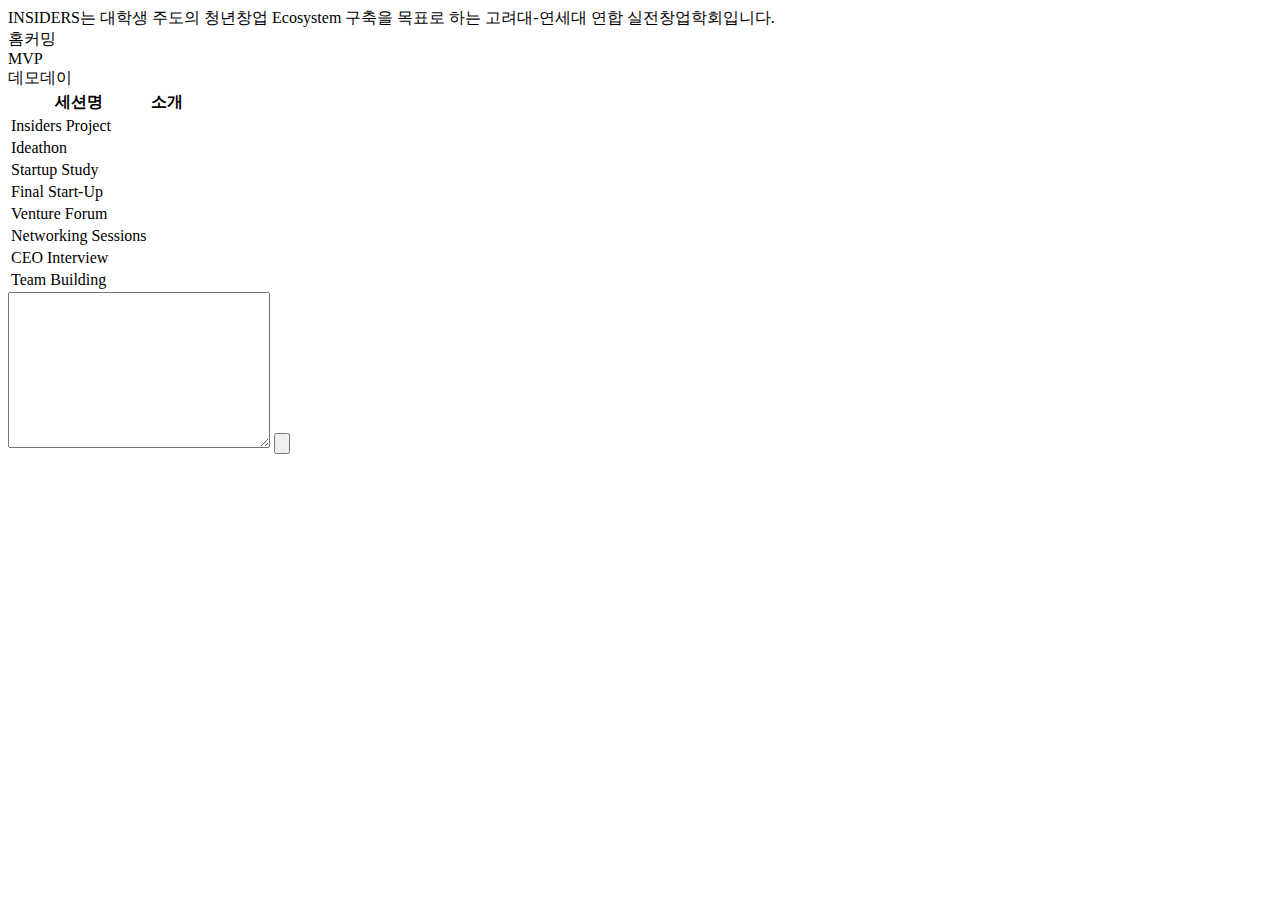
==== study/index.html @ 8f10a688 "Web Programming Study 랜딩 페이지 분리" ====
<!DOCTYPE html>
<html lang="en">
<head>
	<meta charset="UTF-8">
	<title>INSIDERS</title>
	<link rel="stylesheet" href="./style.css">
</head>
<body>
	<div id="header">
		
	</div>
	<div id="vision">
		<div>INSIDERS는 대학생 주도의 청년창업 Ecosystem 구축을 목표로 하는 고려대-연세대 연합 실전창업학회입니다.</div>
	</div>
	<div id="curriculm">
		<div>홈커밍</div>
		<div>MVP</div>
		<div>데모데이</div>
	</div>
	<div id="session">
		<table>
			<tr>
				<th>세션명</th>
				<th>소개</th>
			</tr>
			<tr>
				<td>Insiders Project</td>
				<td></td>
			</tr>
			<tr>
				<td>Ideathon</td>
				<td></td>
			</tr>
			<tr>
				<td>Startup Study</td>
				<td></td>
			</tr>
			<tr>
				<td>Final Start-Up</td>
				<td></td>
			</tr>
			<tr>
				<td>Venture Forum</td>
				<td></td>
			</tr>
			<tr>
				<td>Networking Sessions</td>
				<td></td>
			</tr>
			<tr>
				<td>CEO Interview</td>
				<td></td>
			</tr>
			<tr>
				<td>Team Building</td>
				<td></td>
			</tr>
		</table>
	</div>
	<div id="post">
		<textarea name="" id="" cols="30" rows="10"></textarea>
		<input type="button">
	</div>
	<div id="footer"></div>
</body>
</html>
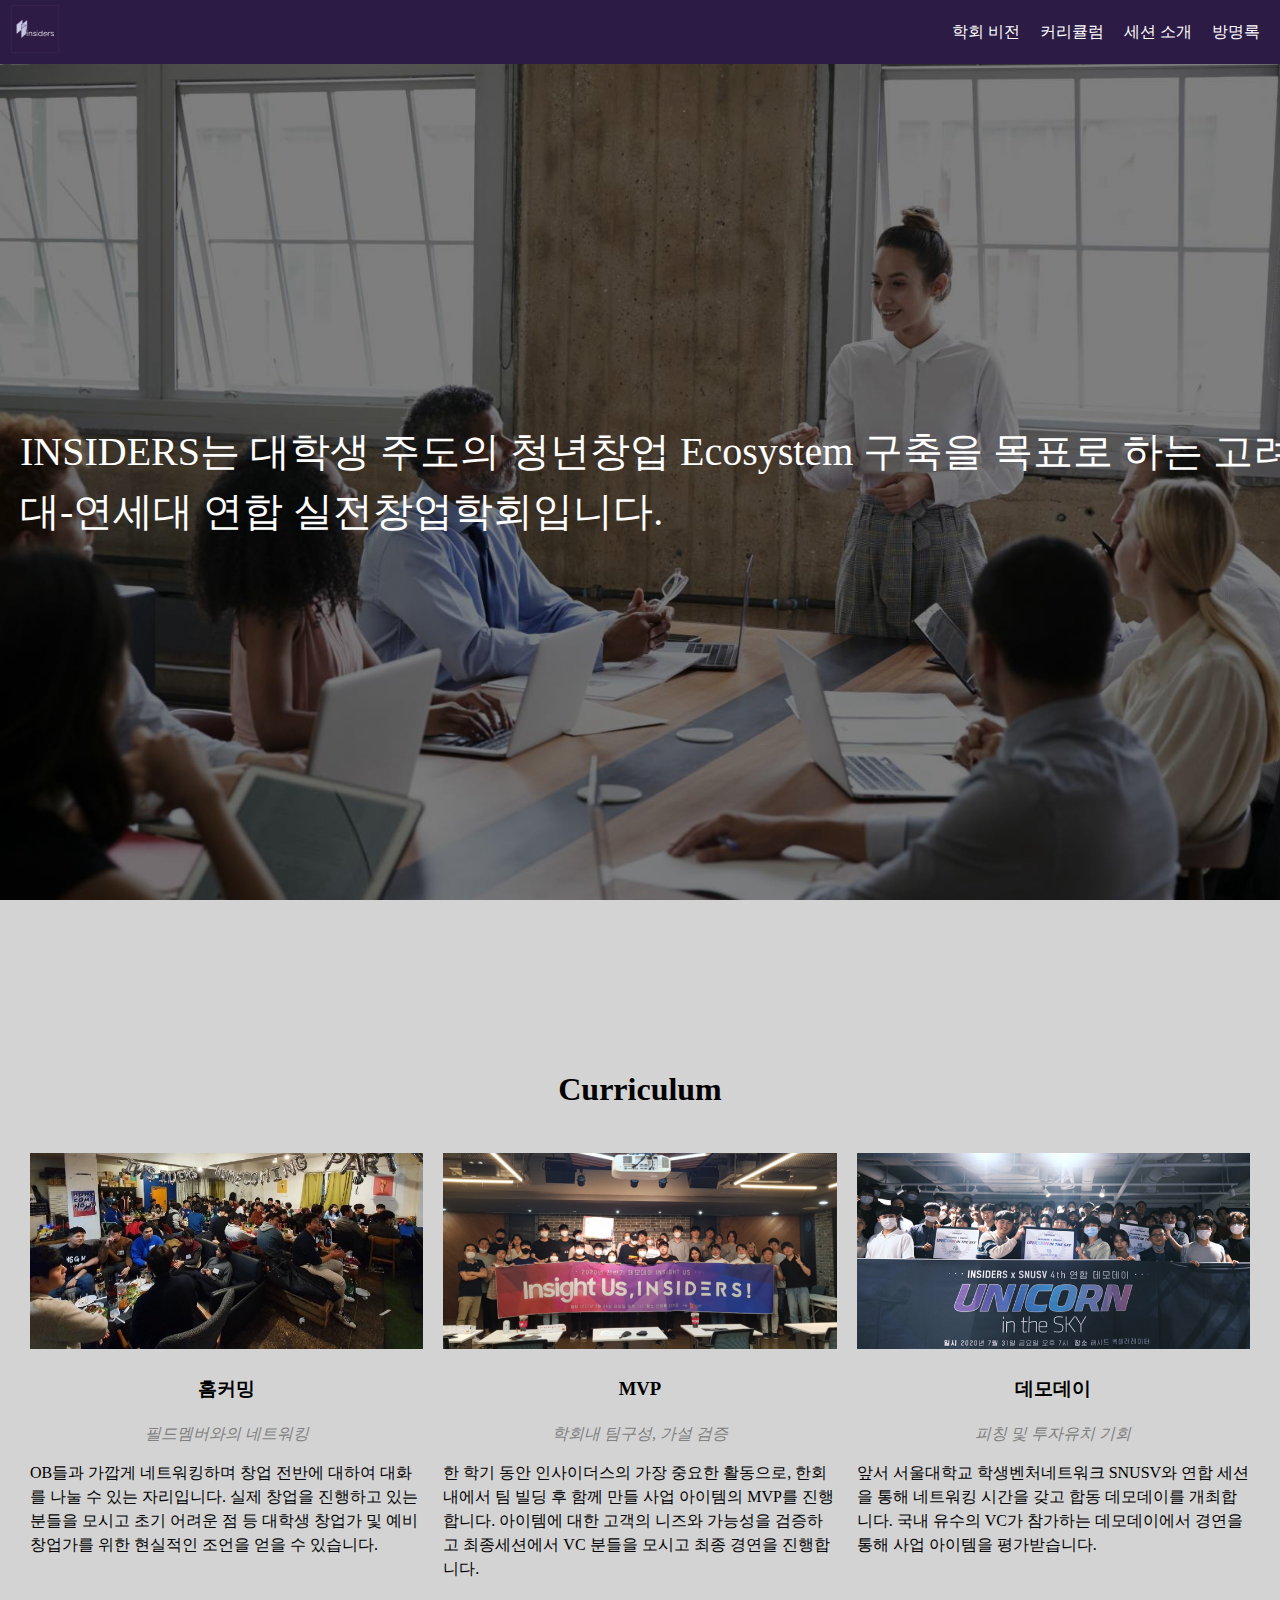
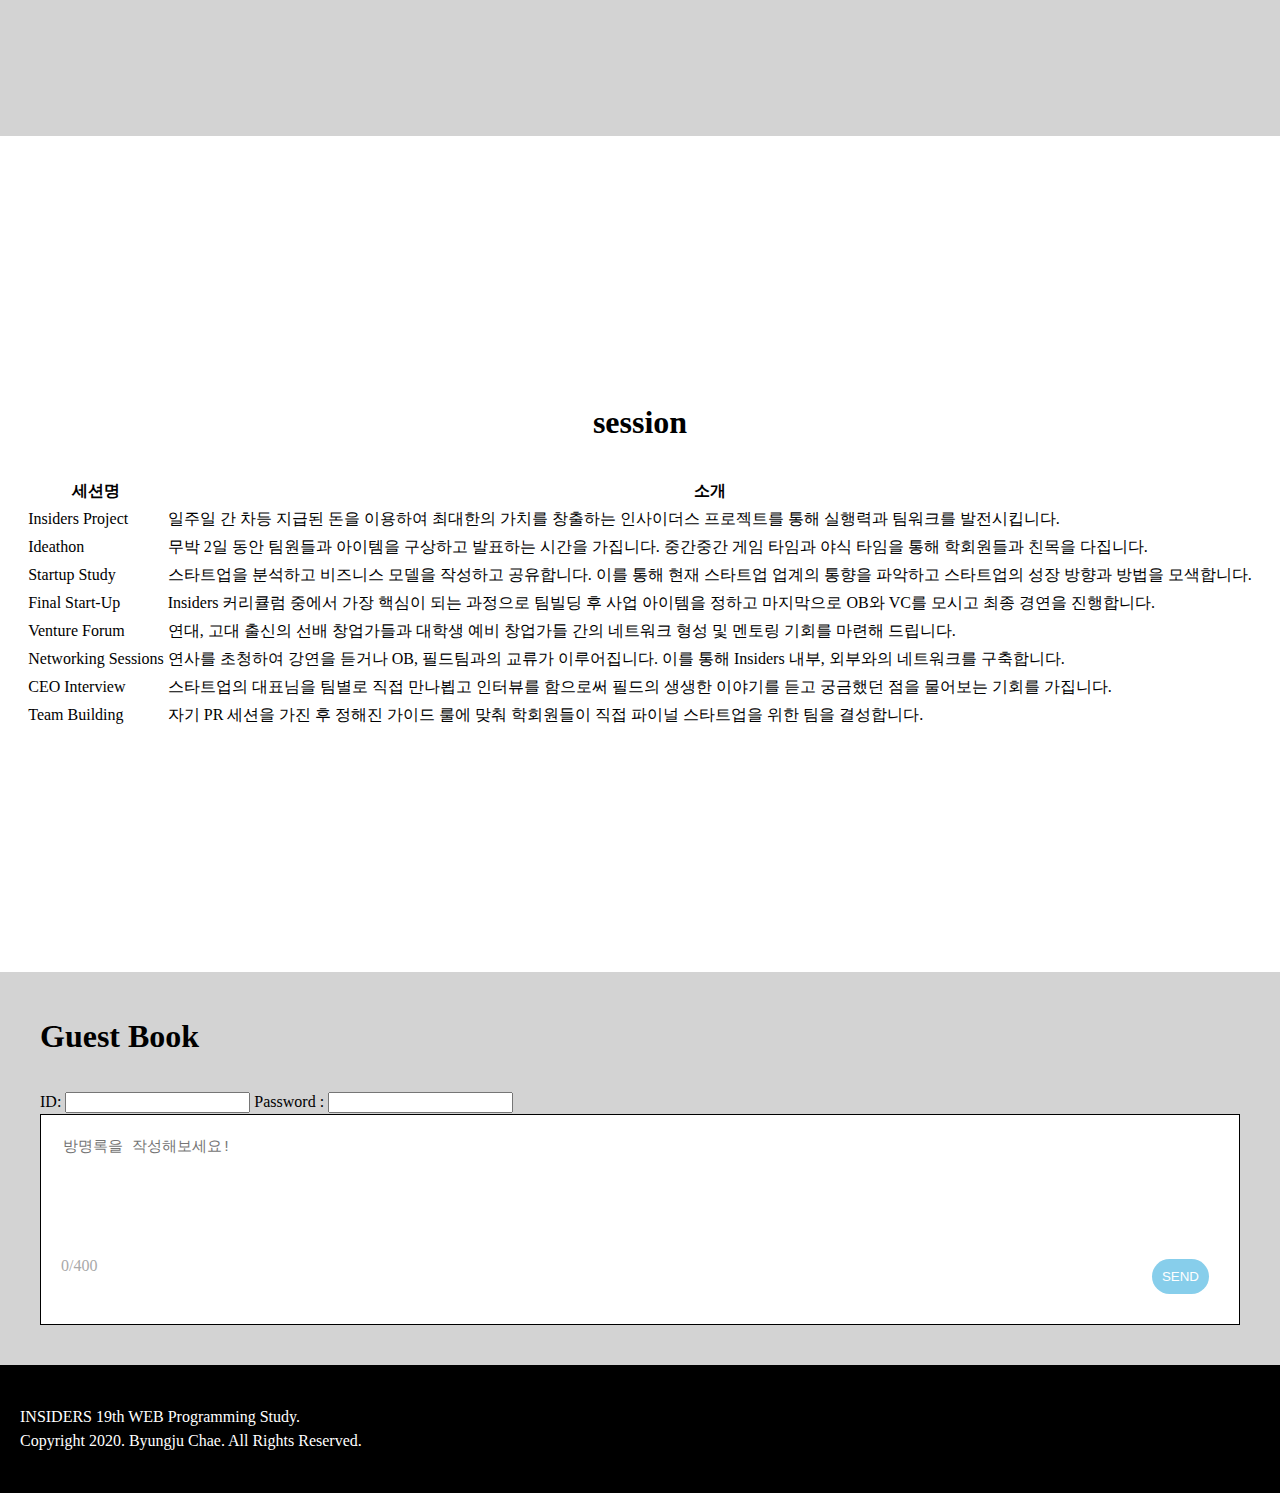
==== commit f91c2a7e: "Web Programming Study 랜딩 페이지 프로덕션 (1차)" ====
--- a/study/index.html
+++ b/study/index.html
@@ -6,18 +6,54 @@
 	<link rel="stylesheet" href="./style.css">
 </head>
 <body>
+	<!-- Header 시작 -->
 	<div id="header">
+		<a href="./index.html" id="title-logo" >
+			<img src="./assets/logo.jpeg" alt="INSIDERS Logo">	
+		</a>
+		<a href="#vision">학회 비전</a>
+		<a href="#curriculm">커리큘럼</a>
+		<a href="#session">세션 소개</a>
+		<a href="#post">방명록</a>
+	</div>
+	<!-- Header 끝 -->
+
+	<!-- Vision 시작 -->
+	<div id="vision" class="page">
+		<div id="vision-text">INSIDERS는 대학생 주도의 청년창업 Ecosystem 구축을 목표로 하는 고려대-연세대 연합 실전창업학회입니다.</div>
+	</div>
+	<!-- Vision 끝 -->
+
+	<!-- Curriculum 시작 -->
+	<div id="curriculm" class="page">
+		<h1 class="page-title">Curriculum</h1>
+		<div id="curriculum-container">
+			<div class="curriculum-contents">
+				<img class="curriculum-image" src="./assets/networking.png" alt="">
+				<h3 class="curriculum-name">홈커밍</h3>
+				<div class="summary-sentence">필드멤버와의 네트워킹</div>
+				<div>OB들과 가깝게 네트워킹하며 창업 전반에 대하여 대화를 나눌 수 있는 자리입니다. 실제 창업을 진행하고 있는 분들을 모시고 초기 어려운 점 등 대학생 창업가 및 예비 창업가를 위한 현실적인 조언을 얻을 수 있습니다.</div>
+			</div>
+			<div class="curriculum-contents">
+				<img class="curriculum-image" src="assets/mvp.png" alt="">
+				<h3 class="curriculum-name">MVP</h3>
+				<div class="summary-sentence">학회내 팀구성, 가설 검증</div>
+				<div>한 학기 동안 인사이더스의 가장 중요한 활동으로, 한회 내에서 팀 빌딩 후 함께 만들 사업 아이템의 MVP를 진행합니다. 아이템에 대한 고객의 니즈와 가능성을 검증하고 최종세션에서 VC 분들을 모시고 최종 경연을 진행합니다.</div>
+			</div>
+			<div class="curriculum-contents">
+				<img class="curriculum-image" src="assets/demoday.png" alt="">
+				<h3 class="curriculum-name">데모데이</h3>
+				<div class="summary-sentence">피칭 및 투자유치 기회</div>
+				<div>앞서 서울대학교 학생벤처네트워크 SNUSV와 연합 세션을 통해 네트워킹 시간을 갖고 합동 데모데이를 개최합니다. 국내 유수의 VC가 참가하는 데모데이에서 경연을 통해 사업 아이템을 평가받습니다.</div>
+			</div>
+		</div>
 		
 	</div>
-	<div id="vision">
-		<div>INSIDERS는 대학생 주도의 청년창업 Ecosystem 구축을 목표로 하는 고려대-연세대 연합 실전창업학회입니다.</div>
-	</div>
-	<div id="curriculm">
-		<div>홈커밍</div>
-		<div>MVP</div>
-		<div>데모데이</div>
-	</div>
-	<div id="session">
+	<!-- Curriculum 끝 -->
+
+	<!-- Session 시작 -->
+	<div id="session" class="page">
+		<h1 class="page-title">session</h1>
 		<table>
 			<tr>
 				<th>세션명</th>
@@ -25,42 +61,74 @@
 			</tr>
 			<tr>
 				<td>Insiders Project</td>
-				<td></td>
+				<td>
+					일주일 간 차등 지급된 돈을 이용하여 최대한의 가치를 창출하는 인사이더스 프로젝트를 통해 실행력과 팀워크를 발전시킵니다.
+				</td>
 			</tr>
 			<tr>
 				<td>Ideathon</td>
-				<td></td>
+				<td>
+					무박 2일 동안 팀원들과 아이템을 구상하고 발표하는 시간을 가집니다. 중간중간 게임 타임과 야식 타임을 통해 학회원들과 친목을 다집니다.
+				</td>
 			</tr>
 			<tr>
 				<td>Startup Study</td>
-				<td></td>
+				<td>
+					스타트업을 분석하고 비즈니스 모델을 작성하고 공유합니다. 이를 통해 현재 스타트업 업계의 통향을 파악하고 스타트업의 성장 방향과 방법을 모색합니다.
+				</td>
 			</tr>
 			<tr>
 				<td>Final Start-Up</td>
-				<td></td>
+				<td>
+					Insiders 커리큘럼 중에서 가장 핵심이 되는 과정으로 팀빌딩 후 사업 아이템을 정하고 마지막으로 OB와 VC를 모시고 최종 경연을 진행합니다.
+				</td>
 			</tr>
 			<tr>
 				<td>Venture Forum</td>
-				<td></td>
+				<td>
+					연대, 고대 출신의 선배 창업가들과 대학생 예비 창업가들 간의 네트워크 형성 및 멘토링 기회를 마련해 드립니다.
+				</td>
 			</tr>
 			<tr>
 				<td>Networking Sessions</td>
-				<td></td>
+				<td>
+					연사를 초청하여 강연을 듣거나 OB, 필드팀과의 교류가 이루어집니다. 이를 통해 Insiders 내부, 외부와의 네트워크를 구축합니다.
+				</td>
 			</tr>
 			<tr>
 				<td>CEO Interview</td>
-				<td></td>
+				<td>
+					스타트업의 대표님을 팀별로 직접 만나뵙고 인터뷰를 함으로써 필드의 생생한 이야기를 듣고 궁금했던 점을 물어보는 기회를 가집니다.
+				</td>
 			</tr>
 			<tr>
 				<td>Team Building</td>
-				<td></td>
+				<td>
+					자기 PR 세션을 가진 후 정해진 가이드 룰에 맞춰 학회원들이 직접 파이널 스타트업을 위한 팀을 결성합니다.
+				</td>
 			</tr>
 		</table>
 	</div>
-	<div id="post">
-		<textarea name="" id="" cols="30" rows="10"></textarea>
-		<input type="button">
+	<!-- Session 끝 -->
+
+	<!-- 방명록 시작 -->
+	<div id="guest-book" class="page">
+		<h1 class="page-title">Guest Book</h1>
+		<div class="info-input">
+			<span>ID: <input type="text"></span>
+			<span>Password : <input type="Password"></span>
+		</div>
+		<div class="memo-input">
+			<textarea name="memo" id="memo" placeholder="방명록을 작성해보세요!"></textarea>
+			<span class="memo-len-box"><span id="memo-len">0</span>/400</span>
+			<button id="upload-btn">Send</button>
+		</div>
+		<div id="memo-list"></div>
 	</div>
-	<div id="footer"></div>
+	<!-- 방명록 끝 -->
+	<div id="footer">
+		INSIDERS 19th WEB Programming Study. <br>
+		Copyright 2020. Byungju Chae. All Rights Reserved.
+	</div>
 </body>
 </html>--- a/study/style.css
+++ b/study/style.css
@@ -0,0 +1,198 @@
+html, body {
+	margin: 0;
+	padding: 0;
+	line-height: 1.5;
+}
+
+.page {
+	height: calc(100vh - 104px);
+	margin: 0;
+	padding: 20px;
+	display: flex;
+	justify-content: center;
+	align-items: center;
+	flex-direction: column;
+}
+
+.page:nth-child(2n+1) {
+	background-color: lightgray;
+}
+
+.page-title {
+	padding: 20px;
+	margin: 0 0 10px 0;
+}
+
+/* Header 시작 */
+#header {
+	width: 100vw;
+	height: 64px;
+	margin-top: -64px;
+	position: fixed;
+	display: flex;
+	align-items: center;
+	background-color: #2C1B45;
+}
+
+#header > .title {
+	margin-right: auto;
+	display: flex;
+	align-items: center;
+}
+
+#title-logo {
+	margin-left: 20px;
+	margin-right: auto!important;
+}
+
+#title-logo > img {
+	width: 50px;
+	height: 50px;
+}
+
+#title-name {
+	color: purple;
+	font-size: 20px;
+	font-weight: 600;
+}
+
+#header > a {
+	text-decoration: none;
+	color: white;
+	margin: 10px;
+}
+
+#header > a:hover {
+	color: gray;
+}
+
+#header > a:last-child {
+	margin-right: 20px;
+}
+/* Header 끝*/
+
+/* Vision 시작 */
+#vision {
+	width: 100vw;
+	margin-top: 64px;
+	display: flex;
+	justify-content: center;
+	align-items: center;
+	background: linear-gradient(rgba(0, 0, 0, 0.5), rgba(0, 0, 0, 0.5) ), url('./assets/meeting.jpg');
+	background-position: center center;
+	background-size: cover;
+}
+
+#vision-text {
+	color: white;
+	font-size: 40px;
+}
+/* Vision 끝 */
+
+/* Curriculum 시작 */
+#curriculum {
+	height: fit-contents;
+}
+
+#curriculum-container {
+	width: 100%;
+	display: flex;
+	justify-content: space-around;
+}
+
+.curriculum-contents {
+	margin: 10px;
+	flex: 1;
+}
+
+.curriculum-name {
+	text-align: center;
+}
+
+.summary-sentence {
+	font-style: italic;
+	color: gray;
+	margin: 5px auto 15px; auto;
+	text-align: center;
+}
+
+.curriculum-image {
+	width: 100%;
+}
+/* Curriculum 끝 */
+
+/* Session 시작 */
+#session {
+
+}
+
+/* Session 끝 */
+
+/* 방명록 시작 */
+#guest-book {
+	height: max-content!important;
+	display: block!important;
+}
+
+.memo-len-box {
+	margin-top: 5px;
+	text-align: right;
+	color: darkgray;
+}
+
+.memo-date {
+	font-size: 14px;
+	color: darkgray;
+}
+
+.info-input {
+	padding-left: 20px;
+}
+
+.memo-input {
+	padding: 20px;
+	margin-left: 20px;
+	margin-right: 20px;
+	margin-bottom: 20px;
+	border: solid 1px black;
+	display: flex;
+	background-color: white;
+	justify-content: space-between;
+	flex-wrap: wrap;
+}
+
+#memo {
+	width: 100%;
+	height: 100px;
+	margin-bottom: 10px;
+	border: none;
+	font-size: 15px;
+	resize: none;
+}
+
+#upload-btn {
+	color: white;
+	text-transform: uppercase;
+	text-decoration: none;
+	background: skyblue;
+	padding: 10px;
+	margin: 10px;
+	border-radius: 50px;
+	display: inline-block;
+	border: none;
+}
+/* 방명록 끝 */
+
+/* Footer 시작 */
+#footer {
+	width: 100vw;
+	height: 88px;
+	padding: 20px;
+	display: flex;
+	align-items: center;
+	background-color: black;
+	color: white;
+}
+/* Footer 끝 */
+
+
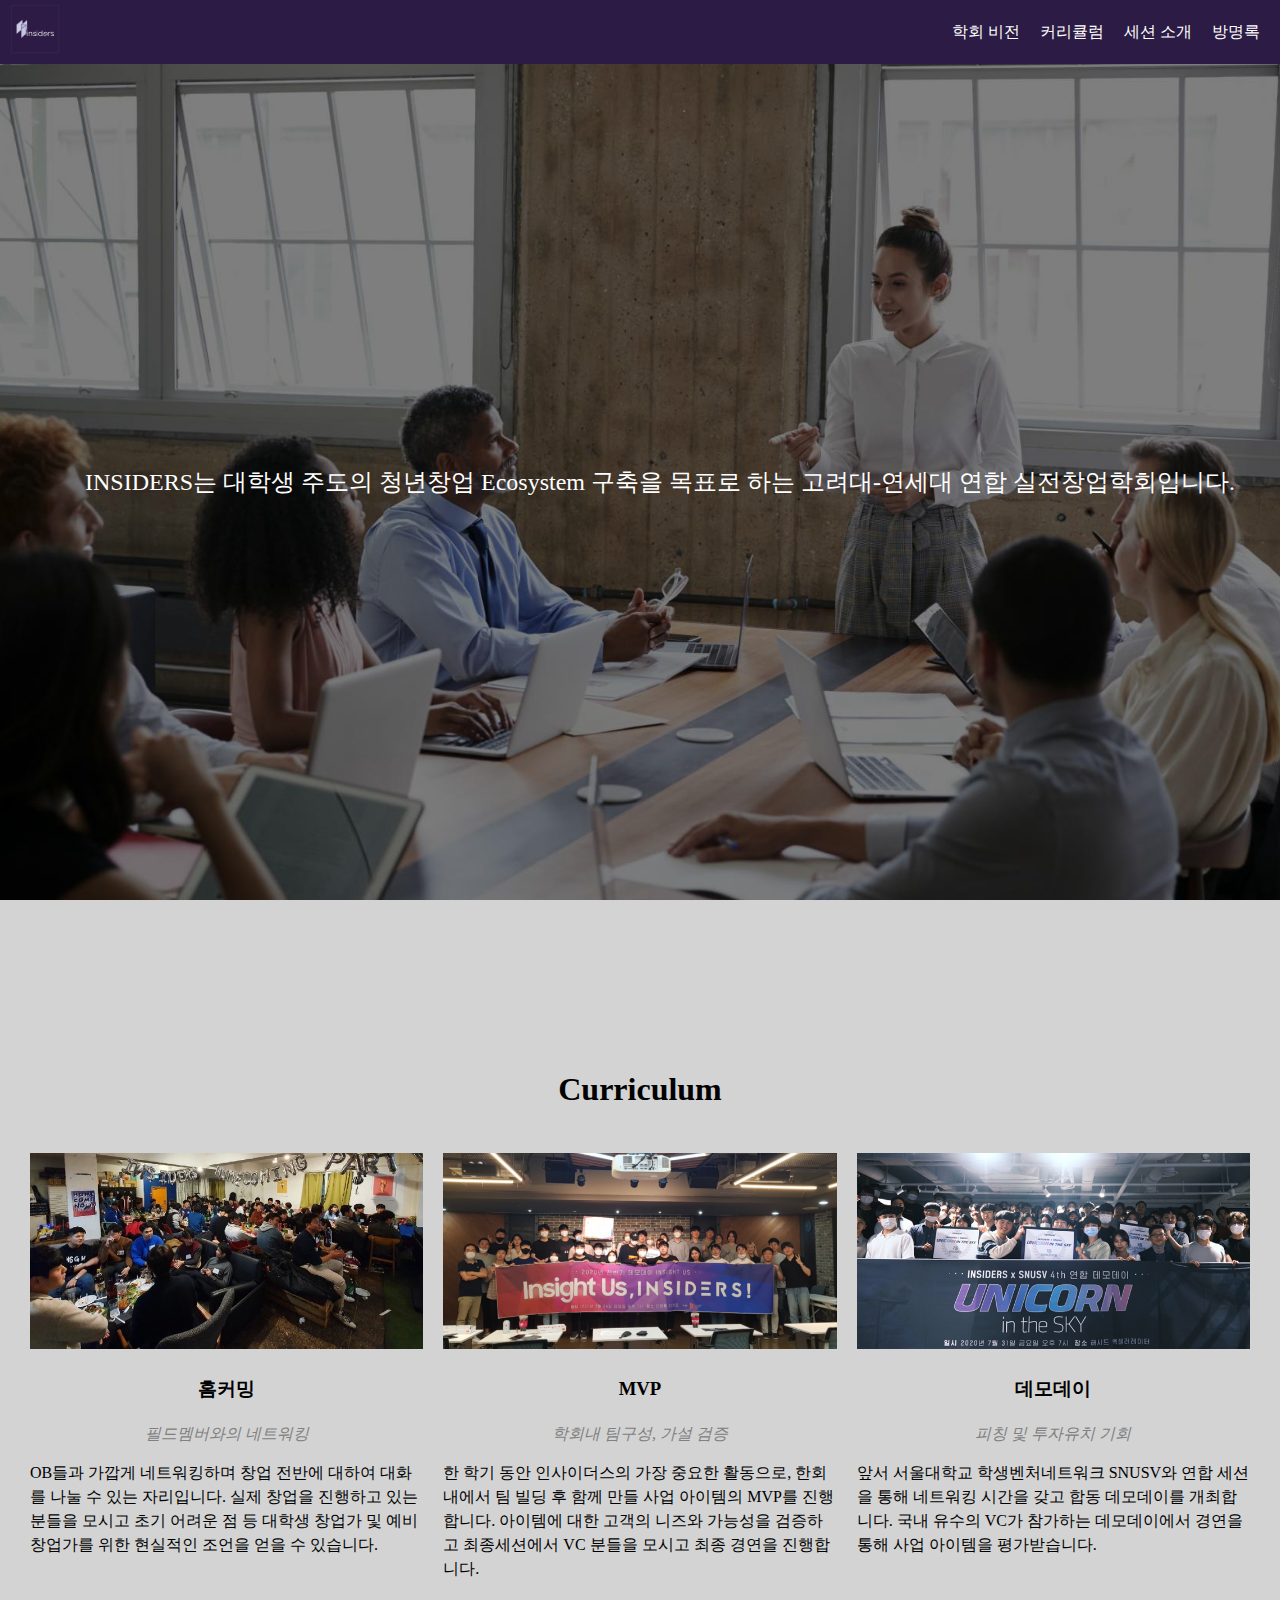
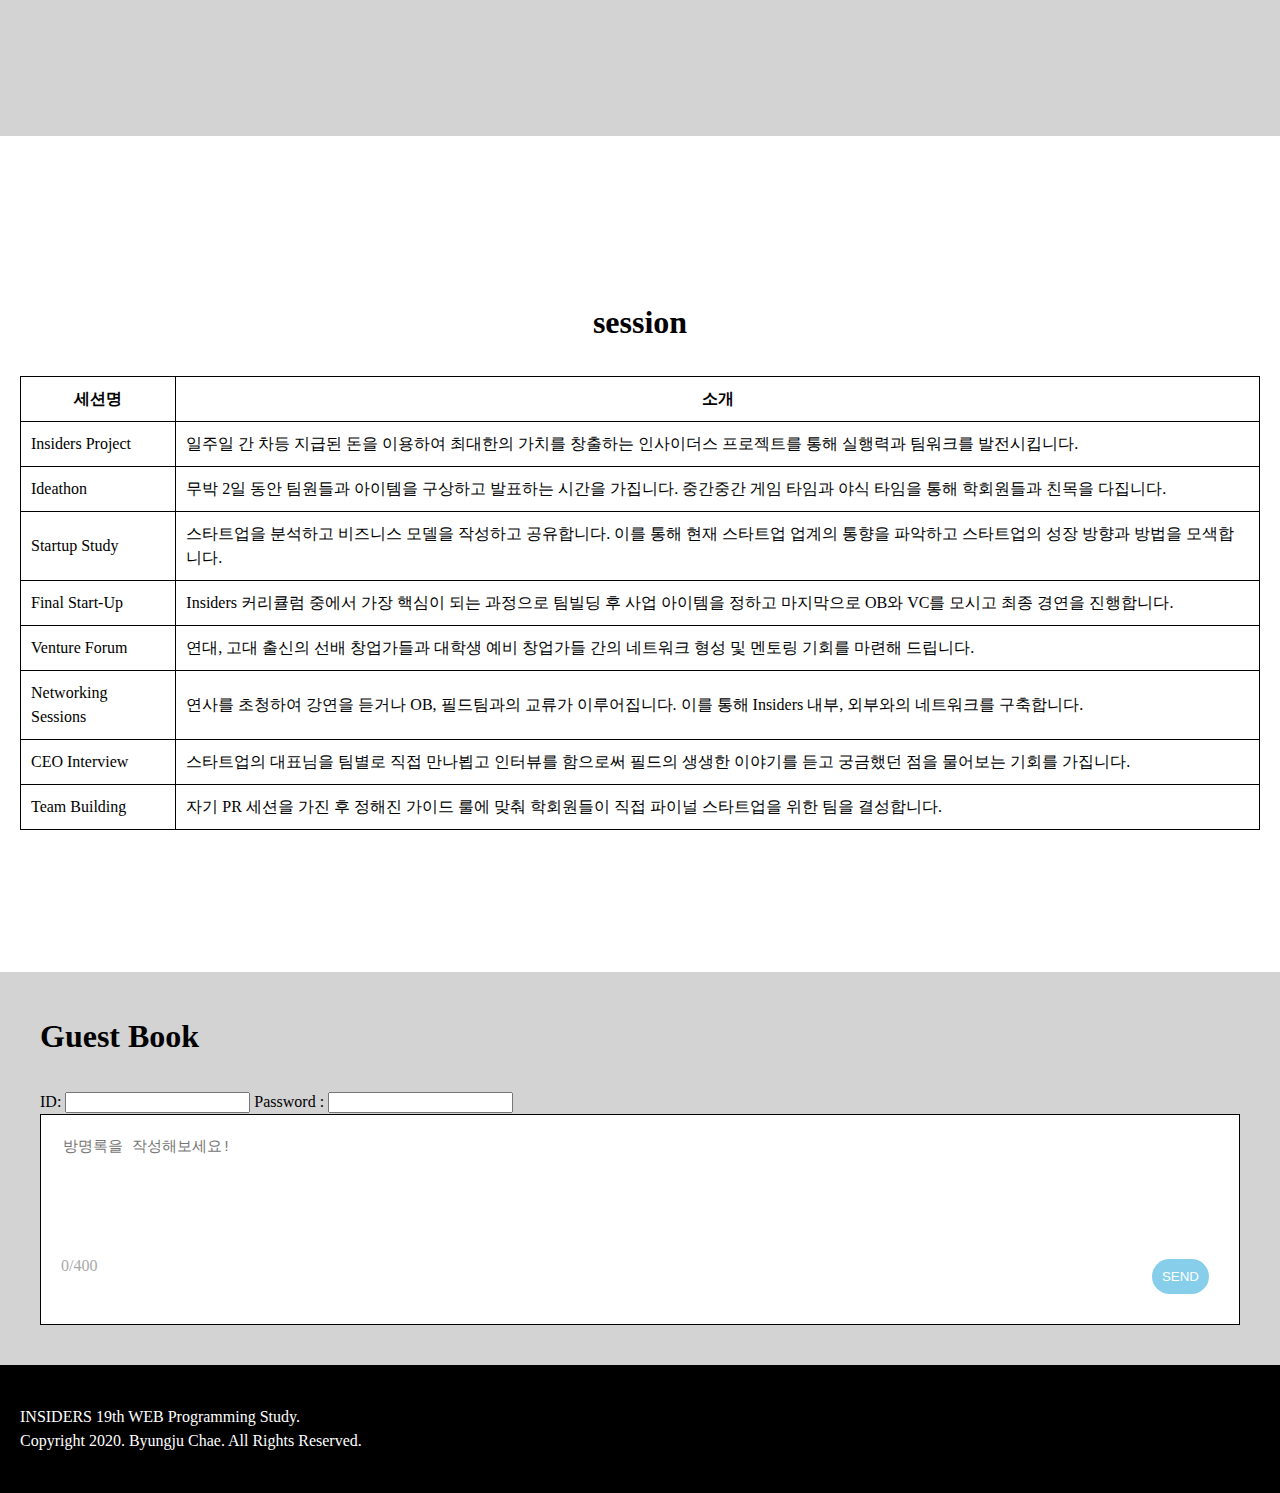
==== commit df6a89a3: "Session 테이블 수정" ====
--- a/study/index.html
+++ b/study/index.html
@@ -14,7 +14,7 @@
 		<a href="#vision">학회 비전</a>
 		<a href="#curriculm">커리큘럼</a>
 		<a href="#session">세션 소개</a>
-		<a href="#post">방명록</a>
+		<a href="#guest-book">방명록</a>
 	</div>
 	<!-- Header 끝 -->
 
@@ -54,7 +54,7 @@
 	<!-- Session 시작 -->
 	<div id="session" class="page">
 		<h1 class="page-title">session</h1>
-		<table>
+		<table id="session-description">
 			<tr>
 				<th>세션명</th>
 				<th>소개</th>
--- a/study/style.css
+++ b/study/style.css
@@ -85,7 +85,7 @@
 
 #vision-text {
 	color: white;
-	font-size: 40px;
+	font-size: 1.5em;
 }
 /* Vision 끝 */
 
@@ -112,7 +112,7 @@
 .summary-sentence {
 	font-style: italic;
 	color: gray;
-	margin: 5px auto 15px; auto;
+	margin: 5px auto 15px auto;
 	text-align: center;
 }
 
@@ -122,8 +122,14 @@
 /* Curriculum 끝 */
 
 /* Session 시작 */
-#session {
-
+#session-description {
+	border: 1px solid black;
+	border-collapse: collapse;
+}
+
+#session-description th, td {
+	border: 1px solid black;
+	padding: 10px;
 }
 
 /* Session 끝 */
@@ -194,5 +200,3 @@
 	color: white;
 }
 /* Footer 끝 */
-
-
